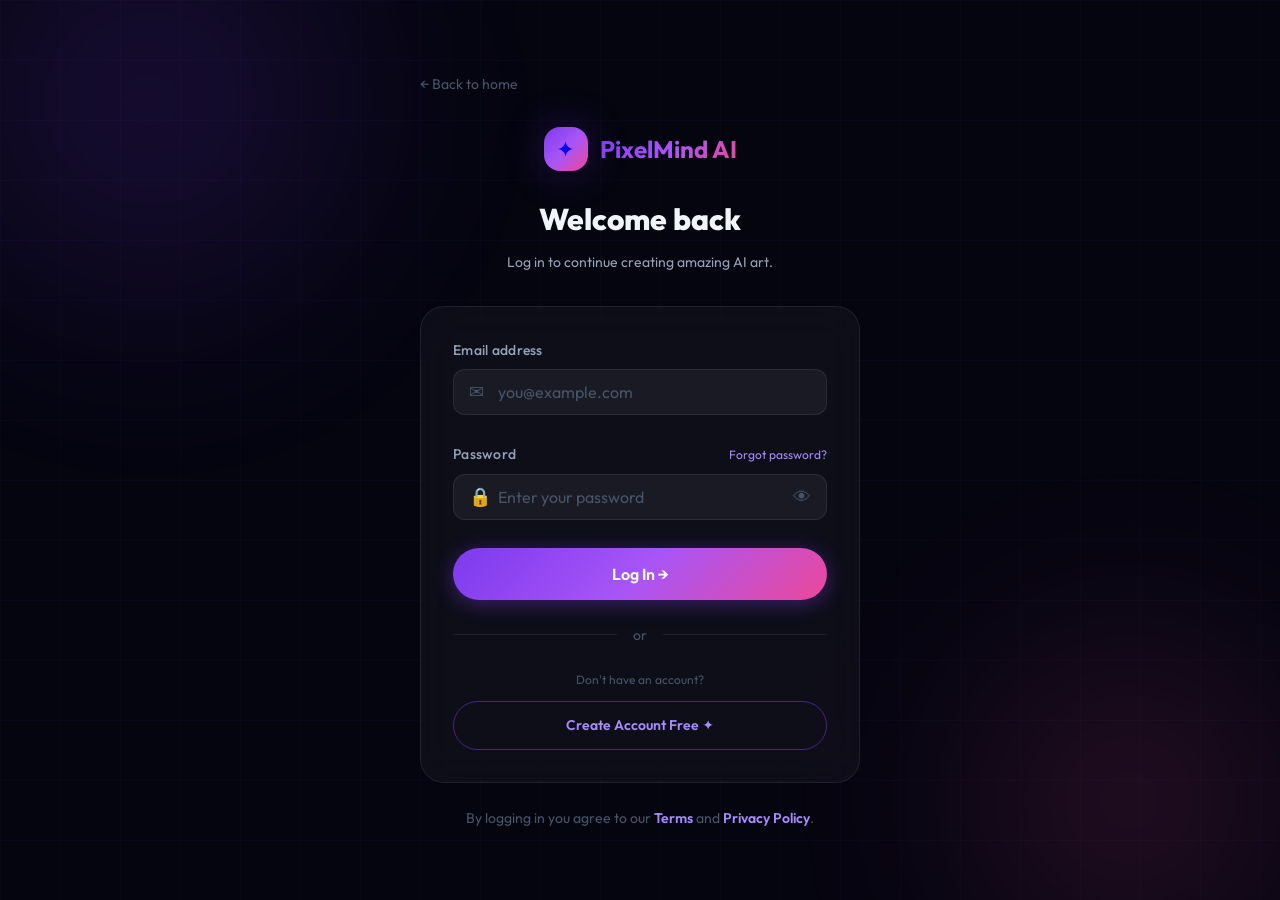
==== PERSONAL PROJECTS/ImageGenAI/login.html @ b3914210 "1st commit" ====
<!DOCTYPE html>
<html lang="en">
<head>
  <meta charset="UTF-8" />
  <meta name="viewport" content="width=device-width, initial-scale=1.0" />
  <title>Log In — PixelMind AI</title>
  <meta name="description" content="Log in to your PixelMind AI account and start generating stunning AI images." />
  <link rel="stylesheet" href="css/style.css" />
  <style>
    body {
      min-height: 100vh;
      display: flex;
      flex-direction: column;
      align-items: center;
      justify-content: center;
      padding: var(--space-6);
    }

    .auth-wrapper {
      width: 100%;
      max-width: 440px;
      position: relative;
      z-index: 1;
      animation: authIn 0.5s cubic-bezier(0.34, 1.56, 0.64, 1);
    }

    @keyframes authIn {
      from { opacity: 0; transform: translateY(30px) scale(0.96); }
      to   { opacity: 1; transform: translateY(0) scale(1); }
    }

    .auth-header {
      text-align: center;
      margin-bottom: var(--space-8);
    }

    .auth-logo {
      display: inline-flex;
      align-items: center;
      gap: var(--space-3);
      text-decoration: none;
      margin-bottom: var(--space-6);
    }

    .auth-logo-icon {
      width: 44px; height: 44px;
      border-radius: var(--radius-lg);
      background: var(--grad-primary);
      display: flex; align-items: center; justify-content: center;
      font-size: 22px;
      box-shadow: var(--shadow-glow);
    }

    .auth-logo-text {
      font-size: var(--text-2xl);
      font-weight: 700;
      background: var(--grad-primary);
      -webkit-background-clip: text;
      -webkit-text-fill-color: transparent;
      background-clip: text;
    }

    .auth-title {
      font-size: var(--text-3xl);
      font-weight: 800;
      margin-bottom: var(--space-2);
    }

    .auth-sub {
      color: var(--text-secondary);
      font-size: var(--text-sm);
    }

    .auth-card {
      padding: var(--space-8);
    }

    .auth-form {
      display: flex;
      flex-direction: column;
      gap: var(--space-5);
    }

    .auth-footer-text {
      text-align: center;
      margin-top: var(--space-6);
      font-size: var(--text-sm);
      color: var(--text-muted);
    }

    .auth-footer-text a {
      color: var(--text-accent);
      text-decoration: none;
      font-weight: 600;
      transition: color var(--transition-fast);
    }

    .auth-footer-text a:hover { color: var(--primary-400); }

    .show-password-toggle {
      position: absolute;
      right: var(--space-4);
      top: 50%;
      transform: translateY(-50%);
      background: none;
      border: none;
      color: var(--text-muted);
      cursor: pointer;
      font-size: 18px;
      padding: 0;
      transition: color var(--transition-fast);
    }

    .show-password-toggle:hover { color: var(--text-secondary); }

    .error-banner {
      padding: var(--space-3) var(--space-4);
      background: rgba(239,68,68,0.1);
      border: 1px solid rgba(239,68,68,0.3);
      border-radius: var(--radius-md);
      font-size: var(--text-sm);
      color: #f87171;
      display: none;
      align-items: center;
      gap: var(--space-2);
    }

    .error-banner.visible { display: flex; }

    .back-link {
      display: inline-flex;
      align-items: center;
      gap: var(--space-2);
      color: var(--text-muted);
      font-size: var(--text-sm);
      text-decoration: none;
      margin-bottom: var(--space-8);
      transition: color var(--transition-fast);
    }

    .back-link:hover { color: var(--text-accent); }
  </style>
</head>
<body>

<!-- Animated Background -->
<div class="page-bg" aria-hidden="true">
  <div class="blob blob-1"></div>
  <div class="blob blob-2"></div>
</div>

<div class="auth-wrapper">
  <a href="index.html" class="back-link" id="back-to-home">← Back to home</a>

  <div class="auth-header">
    <a href="index.html" class="auth-logo" id="auth-logo">
      <div class="auth-logo-icon" aria-hidden="true">✦</div>
      <span class="auth-logo-text">PixelMind AI</span>
    </a>
    <h1 class="auth-title">Welcome back</h1>
    <p class="auth-sub">Log in to continue creating amazing AI art.</p>
  </div>

  <div class="card auth-card">
    <!-- Error Banner -->
    <div class="error-banner" id="error-banner" role="alert" aria-live="polite">
      <span>⚠️</span>
      <span id="error-message">Invalid email or password.</span>
    </div>

    <form class="auth-form" id="login-form" novalidate autocomplete="on">
      <!-- Email -->
      <div class="form-group">
        <label class="form-label" for="email">Email address</label>
        <div class="input-wrapper">
          <span class="input-icon" aria-hidden="true">✉</span>
          <input
            class="form-input"
            type="email"
            id="email"
            name="email"
            autocomplete="email"
            placeholder="you@example.com"
            required
            aria-required="true"
          />
        </div>
        <span class="form-error" id="email-error" role="alert" aria-live="polite"></span>
      </div>

      <!-- Password -->
      <div class="form-group">
        <div class="flex-between">
          <label class="form-label" for="password">Password</label>
          <a href="#" id="forgot-password" style="font-size:var(--text-xs); color:var(--text-accent); text-decoration:none;">Forgot password?</a>
        </div>
        <div class="input-wrapper">
          <span class="input-icon" aria-hidden="true">🔒</span>
          <input
            class="form-input"
            type="password"
            id="password"
            name="password"
            autocomplete="current-password"
            placeholder="Enter your password"
            required
            aria-required="true"
          />
          <button type="button" class="show-password-toggle" id="toggle-password" aria-label="Toggle password visibility">👁</button>
        </div>
        <span class="form-error" id="password-error" role="alert" aria-live="polite"></span>
      </div>

      <!-- Submit -->
      <button type="submit" class="btn btn-primary btn-lg w-full" id="login-btn">
        <span class="btn-label">Log In →</span>
      </button>
    </form>

    <div class="divider-text">or</div>

    <div style="text-align:center;">
      <p style="font-size:var(--text-xs); color:var(--text-muted); margin-bottom:var(--space-3);">
        Don't have an account?
      </p>
      <a href="signup.html" class="btn btn-outline w-full" id="goto-signup">
        Create Account Free ✦
      </a>
    </div>
  </div>

  <p class="auth-footer-text">
    By logging in you agree to our <a href="#" id="tos-link">Terms</a> and <a href="#" id="privacy-link">Privacy Policy</a>.
  </p>
</div>

<div class="toast-container" id="toast-container" aria-live="polite" aria-atomic="true"></div>

<script src="js/auth.js"></script>
<script>
  document.addEventListener('DOMContentLoaded', () => {
    // Already logged in? redirect
    authRedirectIfLoggedIn();

    const form        = document.getElementById('login-form');
    const loginBtn    = document.getElementById('login-btn');
    const emailInput  = document.getElementById('email');
    const passInput   = document.getElementById('password');
    const emailError  = document.getElementById('email-error');
    const passError   = document.getElementById('password-error');
    const errorBanner = document.getElementById('error-banner');
    const errorMsg    = document.getElementById('error-message');
    const togglePass  = document.getElementById('toggle-password');
    const toasts      = document.getElementById('toast-container');

    // Toggle password visibility
    togglePass.addEventListener('click', () => {
      const isText = passInput.type === 'text';
      passInput.type = isText ? 'password' : 'text';
      togglePass.textContent = isText ? '👁' : '🙈';
    });

    // Clear errors on input
    emailInput.addEventListener('input', () => {
      emailInput.classList.remove('error');
      emailError.textContent = '';
      errorBanner.classList.remove('visible');
    });

    passInput.addEventListener('input', () => {
      passInput.classList.remove('error');
      passError.textContent = '';
      errorBanner.classList.remove('visible');
    });

    // Toast helper
    function showToast(msg, type) {
      const icons = { success: '✅', error: '❌', warn: '⚠️' };
      const t = document.createElement('div');
      t.className = `toast toast-${type}`;
      t.innerHTML = `<span>${icons[type]}</span><span>${msg}</span>`;
      toasts.appendChild(t);
      setTimeout(() => {
        t.style.opacity = '0';
        t.style.transform = 'translateX(60px)';
        t.style.transition = 'all 0.3s ease';
        setTimeout(() => t.remove(), 300);
      }, 3500);
    }

    // Validate fields
    function validate() {
      let valid = true;
      const email = emailInput.value.trim();
      const pass  = passInput.value;

      if (!email) {
        emailInput.classList.add('error');
        emailError.textContent = '⚠ Email is required.';
        valid = false;
      } else if (!/^[^\s@]+@[^\s@]+\.[^\s@]+$/.test(email)) {
        emailInput.classList.add('error');
        emailError.textContent = '⚠ Please enter a valid email.';
        valid = false;
      }

      if (!pass) {
        passInput.classList.add('error');
        passError.textContent = '⚠ Password is required.';
        valid = false;
      }

      return valid;
    }

    // Submit
    form.addEventListener('submit', async (e) => {
      e.preventDefault();
      if (!validate()) return;

      loginBtn.classList.add('btn-loading');
      loginBtn.disabled = true;

      // Simulate network delay
      await new Promise(r => setTimeout(r, 800));

      const result = authLogin(emailInput.value.trim(), passInput.value);

      loginBtn.classList.remove('btn-loading');
      loginBtn.disabled = false;

      if (result.success) {
        showToast('Logged in successfully! Redirecting…', 'success');
        loginBtn.querySelector('.btn-label').textContent = '✓ Success!';
        setTimeout(() => { window.location.href = 'query.html'; }, 1000);
      } else {
        errorMsg.textContent = result.message;
        errorBanner.classList.add('visible');
        emailInput.classList.add('error');
        passInput.classList.add('error');
        // Shake animation
        errorBanner.style.animation = 'none';
        requestAnimationFrame(() => {
          errorBanner.style.animation = 'shake 0.4s ease';
        });
      }
    });
  });
</script>
<style>
  @keyframes shake {
    0%, 100% { transform: translateX(0); }
    20%       { transform: translateX(-6px); }
    40%       { transform: translateX(6px); }
    60%       { transform: translateX(-4px); }
    80%       { transform: translateX(4px); }
  }
</style>
</body>
</html>
---- PERSONAL PROJECTS/ImageGenAI/css/style.css ----
/* =====================================================
   IMAGE GENERATIVE AI — Global Design System
   ===================================================== */

/* Google Font Import */
@import url('https://fonts.googleapis.com/css2?family=Outfit:wght@300;400;500;600;700;800;900&display=swap');

/* =====================================================
   CSS Custom Properties (Design Tokens)
   ===================================================== */
:root {
  /* Colors */
  --bg-base:        #050510;
  --bg-surface:     #0d0d1e;
  --bg-elevated:    #13132a;
  --glass-bg:       rgba(255, 255, 255, 0.04);
  --glass-border:   rgba(255, 255, 255, 0.08);
  --glass-hover:    rgba(255, 255, 255, 0.07);

  --primary-400:    #a78bfa;
  --primary-500:    #8b5cf6;
  --primary-600:    #7c3aed;
  --primary-700:    #6d28d9;
  --accent-pink:    #ec4899;
  --accent-cyan:    #06b6d4;
  --accent-amber:   #f59e0b;

  --grad-primary:   linear-gradient(135deg, #7c3aed 0%, #a855f7 50%, #ec4899 100%);
  --grad-subtle:    linear-gradient(135deg, rgba(124,58,237,0.15) 0%, rgba(236,72,153,0.15) 100%);
  --grad-card:      linear-gradient(145deg, rgba(255,255,255,0.06) 0%, rgba(255,255,255,0.02) 100%);
  --grad-glow:      radial-gradient(ellipse at center, rgba(124,58,237,0.3) 0%, transparent 70%);

  --text-primary:   #f1f5f9;
  --text-secondary: #94a3b8;
  --text-muted:     #475569;
  --text-accent:    #a78bfa;

  /* Spacing */
  --space-1:   0.25rem;
  --space-2:   0.5rem;
  --space-3:   0.75rem;
  --space-4:   1rem;
  --space-5:   1.25rem;
  --space-6:   1.5rem;
  --space-8:   2rem;
  --space-10:  2.5rem;
  --space-12:  3rem;
  --space-16:  4rem;
  --space-20:  5rem;
  --space-24:  6rem;

  /* Typography */
  --font-family: 'Outfit', system-ui, -apple-system, sans-serif;
  --text-xs:   0.75rem;
  --text-sm:   0.875rem;
  --text-base: 1rem;
  --text-lg:   1.125rem;
  --text-xl:   1.25rem;
  --text-2xl:  1.5rem;
  --text-3xl:  1.875rem;
  --text-4xl:  2.25rem;
  --text-5xl:  3rem;
  --text-6xl:  3.75rem;
  --text-7xl:  4.5rem;

  /* Border Radius */
  --radius-sm:  0.375rem;
  --radius-md:  0.75rem;
  --radius-lg:  1rem;
  --radius-xl:  1.5rem;
  --radius-2xl: 2rem;
  --radius-full: 9999px;

  /* Shadows */
  --shadow-sm:  0 1px 3px rgba(0,0,0,0.5);
  --shadow-md:  0 4px 16px rgba(0,0,0,0.4);
  --shadow-lg:  0 8px 32px rgba(0,0,0,0.5);
  --shadow-xl:  0 20px 60px rgba(0,0,0,0.6);
  --shadow-glow: 0 0 40px rgba(124,58,237,0.25);
  --shadow-glow-pink: 0 0 40px rgba(236,72,153,0.2);

  /* Transitions */
  --transition-fast:   150ms cubic-bezier(0.4, 0, 0.2, 1);
  --transition-base:   250ms cubic-bezier(0.4, 0, 0.2, 1);
  --transition-slow:   400ms cubic-bezier(0.4, 0, 0.2, 1);
  --transition-bounce: 300ms cubic-bezier(0.34, 1.56, 0.64, 1);
}

/* =====================================================
   CSS Reset & Base
   ===================================================== */
*, *::before, *::after {
  box-sizing: border-box;
  margin: 0;
  padding: 0;
}

html { scroll-behavior: smooth; font-size: 16px; }

body {
  font-family: var(--font-family);
  background-color: var(--bg-base);
  color: var(--text-primary);
  line-height: 1.6;
  min-height: 100vh;
  -webkit-font-smoothing: antialiased;
  -moz-osx-font-smoothing: grayscale;
  overflow-x: hidden;
}

/* =====================================================
   Animated Background
   ===================================================== */
.page-bg {
  position: fixed;
  inset: 0;
  z-index: 0;
  overflow: hidden;
  pointer-events: none;
}

.page-bg::before {
  content: '';
  position: absolute;
  inset: 0;
  background-image:
    linear-gradient(rgba(124,58,237,0.04) 1px, transparent 1px),
    linear-gradient(90deg, rgba(124,58,237,0.04) 1px, transparent 1px);
  background-size: 60px 60px;
  animation: gridShift 30s linear infinite;
}

@keyframes gridShift {
  0%   { transform: translateY(0); }
  100% { transform: translateY(60px); }
}

.blob {
  position: absolute;
  border-radius: 50%;
  filter: blur(80px);
  opacity: 0.5;
  animation: blobFloat 12s ease-in-out infinite;
}

.blob-1 {
  width: 600px; height: 600px;
  background: radial-gradient(circle, rgba(124,58,237,0.4) 0%, transparent 70%);
  top: -200px; left: -150px;
  animation-delay: 0s;
}

.blob-2 {
  width: 500px; height: 500px;
  background: radial-gradient(circle, rgba(236,72,153,0.35) 0%, transparent 70%);
  bottom: -150px; right: -100px;
  animation-delay: -4s;
}

.blob-3 {
  width: 400px; height: 400px;
  background: radial-gradient(circle, rgba(6,182,212,0.2) 0%, transparent 70%);
  top: 50%; left: 50%;
  transform: translate(-50%, -50%);
  animation-delay: -8s;
}

@keyframes blobFloat {
  0%, 100% { transform: translate(0, 0) scale(1); }
  25%       { transform: translate(30px, -40px) scale(1.05); }
  50%       { transform: translate(-20px, 20px) scale(0.95); }
  75%       { transform: translate(40px, 30px) scale(1.02); }
}

/* =====================================================
   Navigation
   ===================================================== */
.nav {
  position: sticky;
  top: 0;
  z-index: 100;
  padding: var(--space-4) var(--space-8);
  display: flex;
  align-items: center;
  justify-content: space-between;
  background: rgba(5, 5, 16, 0.7);
  backdrop-filter: blur(20px);
  -webkit-backdrop-filter: blur(20px);
  border-bottom: 1px solid var(--glass-border);
}

.nav-logo {
  display: flex;
  align-items: center;
  gap: var(--space-3);
  text-decoration: none;
  color: var(--text-primary);
}

.nav-logo-icon {
  width: 36px; height: 36px;
  border-radius: var(--radius-md);
  background: var(--grad-primary);
  display: flex; align-items: center; justify-content: center;
  font-size: 18px;
  box-shadow: var(--shadow-glow);
}

.nav-logo-text {
  font-size: var(--text-xl);
  font-weight: 700;
  background: var(--grad-primary);
  -webkit-background-clip: text;
  -webkit-text-fill-color: transparent;
  background-clip: text;
}

.nav-links {
  display: flex;
  align-items: center;
  gap: var(--space-6);
  list-style: none;
}

.nav-links a {
  color: var(--text-secondary);
  text-decoration: none;
  font-size: var(--text-sm);
  font-weight: 500;
  transition: color var(--transition-fast);
}

.nav-links a:hover { color: var(--text-primary); }
.nav-links a.active { color: var(--text-accent); }

.nav-actions {
  display: flex;
  align-items: center;
  gap: var(--space-3);
}

/* =====================================================
   Buttons
   ===================================================== */
.btn {
  display: inline-flex;
  align-items: center;
  justify-content: center;
  gap: var(--space-2);
  padding: var(--space-3) var(--space-6);
  border-radius: var(--radius-full);
  font-family: var(--font-family);
  font-size: var(--text-sm);
  font-weight: 600;
  cursor: pointer;
  border: none;
  text-decoration: none;
  transition: all var(--transition-base);
  position: relative;
  overflow: hidden;
  white-space: nowrap;
}

.btn::before {
  content: '';
  position: absolute;
  inset: 0;
  background: linear-gradient(to right, transparent 0%, rgba(255,255,255,0.1) 50%, transparent 100%);
  transform: translateX(-100%);
  transition: transform 0.5s ease;
}

.btn:hover::before { transform: translateX(100%); }

.btn-primary {
  background: var(--grad-primary);
  color: white;
  box-shadow: 0 4px 20px rgba(124,58,237,0.4);
}

.btn-primary:hover {
  transform: translateY(-2px);
  box-shadow: 0 8px 30px rgba(124,58,237,0.5);
}

.btn-primary:active { transform: translateY(0); }

.btn-ghost {
  background: transparent;
  color: var(--text-secondary);
  border: 1px solid var(--glass-border);
}

.btn-ghost:hover {
  background: var(--glass-hover);
  color: var(--text-primary);
  border-color: rgba(255,255,255,0.15);
}

.btn-outline {
  background: transparent;
  color: var(--text-accent);
  border: 1px solid rgba(124,58,237,0.5);
}

.btn-outline:hover {
  background: rgba(124,58,237,0.1);
  border-color: var(--primary-500);
  box-shadow: 0 0 20px rgba(124,58,237,0.2);
}

.btn-danger {
  background: linear-gradient(135deg, #dc2626, #ef4444);
  color: white;
  box-shadow: 0 4px 20px rgba(239,68,68,0.3);
}

.btn-danger:hover {
  transform: translateY(-2px);
  box-shadow: 0 8px 30px rgba(239,68,68,0.4);
}

.btn-lg {
  padding: var(--space-4) var(--space-8);
  font-size: var(--text-base);
}

.btn-sm {
  padding: var(--space-2) var(--space-4);
  font-size: var(--text-xs);
}

.btn:disabled {
  opacity: 0.5;
  cursor: not-allowed;
  transform: none !important;
}

.btn-loading {
  color: transparent !important;
  pointer-events: none;
}

.btn-loading::after {
  content: '';
  position: absolute;
  width: 16px; height: 16px;
  border: 2px solid rgba(255,255,255,0.3);
  border-top-color: white;
  border-radius: 50%;
  animation: spin 0.7s linear infinite;
}

/* =====================================================
   Glass Card
   ===================================================== */
.card {
  background: var(--glass-bg);
  border: 1px solid var(--glass-border);
  border-radius: var(--radius-xl);
  backdrop-filter: blur(20px);
  -webkit-backdrop-filter: blur(20px);
  transition: all var(--transition-base);
}

.card:hover {
  background: var(--glass-hover);
  border-color: rgba(255,255,255,0.12);
  transform: translateY(-2px);
  box-shadow: var(--shadow-lg);
}

/* =====================================================
   Form Elements
   ===================================================== */
.form-group {
  display: flex;
  flex-direction: column;
  gap: var(--space-2);
}

.form-label {
  font-size: var(--text-sm);
  font-weight: 500;
  color: var(--text-secondary);
  letter-spacing: 0.02em;
}

.form-input {
  padding: var(--space-3) var(--space-4);
  background: rgba(255,255,255,0.05);
  border: 1px solid var(--glass-border);
  border-radius: var(--radius-md);
  color: var(--text-primary);
  font-family: var(--font-family);
  font-size: var(--text-base);
  width: 100%;
  transition: all var(--transition-base);
  outline: none;
}

.form-input::placeholder { color: var(--text-muted); }

.form-input:focus {
  border-color: var(--primary-500);
  background: rgba(124,58,237,0.07);
  box-shadow: 0 0 0 3px rgba(124,58,237,0.15);
}

.form-input.error {
  border-color: #ef4444;
  background: rgba(239,68,68,0.05);
}

.form-error {
  font-size: var(--text-xs);
  color: #f87171;
  display: flex;
  align-items: center;
  gap: var(--space-1);
}

textarea.form-input {
  resize: vertical;
  min-height: 100px;
  line-height: 1.6;
}

.input-wrapper { position: relative; }

.input-icon {
  position: absolute;
  left: var(--space-4);
  top: 50%;
  transform: translateY(-50%);
  color: var(--text-muted);
  font-size: 18px;
  pointer-events: none;
}

.input-wrapper .form-input {
  padding-left: calc(var(--space-4) + 28px);
}

/* =====================================================
   Badges
   ===================================================== */
.badge {
  display: inline-flex;
  align-items: center;
  gap: var(--space-1);
  padding: var(--space-1) var(--space-3);
  border-radius: var(--radius-full);
  font-size: var(--text-xs);
  font-weight: 600;
  letter-spacing: 0.05em;
  text-transform: uppercase;
}

.badge-purple {
  background: rgba(124,58,237,0.2);
  color: var(--primary-400);
  border: 1px solid rgba(124,58,237,0.3);
}

.badge-pink {
  background: rgba(236,72,153,0.2);
  color: #f472b6;
  border: 1px solid rgba(236,72,153,0.3);
}

.badge-amber {
  background: rgba(245,158,11,0.2);
  color: #fbbf24;
  border: 1px solid rgba(245,158,11,0.3);
}

.badge-green {
  background: rgba(16,185,129,0.2);
  color: #34d399;
  border: 1px solid rgba(16,185,129,0.3);
}

.badge-red {
  background: rgba(239,68,68,0.2);
  color: #f87171;
  border: 1px solid rgba(239,68,68,0.3);
}

/* =====================================================
   Gradient Text
   ===================================================== */
.gradient-text {
  background: var(--grad-primary);
  -webkit-background-clip: text;
  -webkit-text-fill-color: transparent;
  background-clip: text;
}

.gradient-text-animated {
  background: linear-gradient(270deg, #7c3aed, #a855f7, #ec4899, #a855f7, #7c3aed);
  background-size: 400% 400%;
  -webkit-background-clip: text;
  -webkit-text-fill-color: transparent;
  background-clip: text;
  animation: gradientShift 6s ease infinite;
}

@keyframes gradientShift {
  0%   { background-position: 0% 50%; }
  50%  { background-position: 100% 50%; }
  100% { background-position: 0% 50%; }
}

/* =====================================================
   Avatar
   ===================================================== */
.avatar {
  width: 38px; height: 38px;
  border-radius: 50%;
  background: var(--grad-primary);
  display: flex; align-items: center; justify-content: center;
  font-size: var(--text-sm);
  font-weight: 700;
  color: white;
  flex-shrink: 0;
  cursor: pointer;
  transition: all var(--transition-base);
  border: 2px solid transparent;
}

.avatar:hover {
  box-shadow: 0 0 0 3px rgba(124,58,237,0.4);
  border-color: var(--primary-500);
}

/* =====================================================
   Usage Counter
   ===================================================== */
.usage-counter {
  display: flex;
  align-items: center;
  gap: var(--space-2);
  padding: var(--space-2) var(--space-4);
  background: var(--glass-bg);
  border: 1px solid var(--glass-border);
  border-radius: var(--radius-full);
  font-size: var(--text-xs);
  font-weight: 600;
}

.usage-bar {
  width: 60px; height: 4px;
  background: rgba(255,255,255,0.1);
  border-radius: var(--radius-full);
  overflow: hidden;
}

.usage-bar-fill {
  height: 100%;
  background: var(--grad-primary);
  border-radius: var(--radius-full);
  transition: width var(--transition-slow);
}

.usage-bar-fill.danger {
  background: linear-gradient(90deg, #f59e0b, #ef4444);
}

/* =====================================================
   Modals & Overlays
   ===================================================== */
.modal-overlay {
  position: fixed;
  inset: 0;
  background: rgba(0,0,0,0.85);
  backdrop-filter: blur(8px);
  -webkit-backdrop-filter: blur(8px);
  z-index: 1000;
  display: flex;
  align-items: center;
  justify-content: center;
  padding: var(--space-6);
  animation: fadeIn var(--transition-base) ease;
}

.modal-overlay.hidden { display: none; }

.modal {
  background: var(--bg-elevated);
  border: 1px solid var(--glass-border);
  border-radius: var(--radius-2xl);
  padding: var(--space-10);
  max-width: 480px;
  width: 100%;
  position: relative;
  animation: slideUp var(--transition-slow) cubic-bezier(0.34, 1.56, 0.64, 1);
  box-shadow: var(--shadow-xl), var(--shadow-glow);
}

@keyframes fadeIn {
  from { opacity: 0; }
  to   { opacity: 1; }
}

@keyframes slideUp {
  from { opacity: 0; transform: translateY(30px) scale(0.95); }
  to   { opacity: 1; transform: translateY(0) scale(1); }
}

/* =====================================================
   Toast Notifications
   ===================================================== */
.toast-container {
  position: fixed;
  top: var(--space-6);
  right: var(--space-6);
  z-index: 2000;
  display: flex;
  flex-direction: column;
  gap: var(--space-3);
  pointer-events: none;
}

.toast {
  padding: var(--space-4) var(--space-5);
  background: var(--bg-elevated);
  border: 1px solid var(--glass-border);
  border-radius: var(--radius-lg);
  font-size: var(--text-sm);
  font-weight: 500;
  box-shadow: var(--shadow-lg);
  pointer-events: all;
  display: flex;
  align-items: center;
  gap: var(--space-3);
  animation: toastIn 300ms cubic-bezier(0.34, 1.56, 0.64, 1);
  min-width: 280px;
}

.toast-error { border-color: rgba(239,68,68,0.4); }
.toast-success { border-color: rgba(16,185,129,0.4); }
.toast-warn { border-color: rgba(245,158,11,0.4); }

@keyframes toastIn {
  from { opacity: 0; transform: translateX(60px) scale(0.9); }
  to   { opacity: 1; transform: translateX(0) scale(1); }
}

/* =====================================================
   Layout Utilities
   ===================================================== */
.section {
  padding: var(--space-24) var(--space-8);
  position: relative;
  z-index: 1;
}

.container {
  max-width: 1200px;
  margin: 0 auto;
  width: 100%;
}

.grid-2 { display: grid; grid-template-columns: repeat(2, 1fr); gap: var(--space-8); }
.grid-3 { display: grid; grid-template-columns: repeat(3, 1fr); gap: var(--space-6); }
.grid-4 { display: grid; grid-template-columns: repeat(4, 1fr); gap: var(--space-6); }

.flex { display: flex; }
.flex-center { display: flex; align-items: center; justify-content: center; }
.flex-between { display: flex; align-items: center; justify-content: space-between; }
.flex-col { display: flex; flex-direction: column; }
.gap-2 { gap: var(--space-2); }
.gap-3 { gap: var(--space-3); }
.gap-4 { gap: var(--space-4); }
.gap-6 { gap: var(--space-6); }
.gap-8 { gap: var(--space-8); }

.text-center { text-align: center; }
.mt-auto { margin-top: auto; }
.w-full { width: 100%; }

.divider {
  height: 1px;
  background: var(--glass-border);
  margin: var(--space-6) 0;
}

.divider-text {
  display: flex;
  align-items: center;
  gap: var(--space-4);
  color: var(--text-muted);
  font-size: var(--text-sm);
  margin: var(--space-6) 0;
}

.divider-text::before, .divider-text::after {
  content: '';
  flex: 1;
  height: 1px;
  background: var(--glass-border);
}

/* =====================================================
   Image Gallery
   ===================================================== */
.image-grid {
  display: grid;
  grid-template-columns: repeat(auto-fill, minmax(220px, 1fr));
  gap: var(--space-4);
}

.image-card {
  background: var(--glass-bg);
  border: 1px solid var(--glass-border);
  border-radius: var(--radius-xl);
  overflow: hidden;
  transition: all var(--transition-base);
  animation: fadeIn 0.4s ease;
  position: relative;
}

.image-card:hover {
  transform: translateY(-4px);
  box-shadow: var(--shadow-xl), var(--shadow-glow);
  border-color: rgba(124,58,237,0.3);
}

.image-card-img {
  width: 100%;
  aspect-ratio: 1;
  object-fit: cover;
  display: block;
}

.image-card-body {
  padding: var(--space-4);
}

.image-card-prompt {
  font-size: var(--text-xs);
  color: var(--text-secondary);
  overflow: hidden;
  display: -webkit-box;
  -webkit-line-clamp: 2;
  -webkit-box-orient: vertical;
  line-height: 1.5;
  margin-bottom: var(--space-3);
}

.image-card-actions {
  display: flex;
  gap: var(--space-2);
}

/* Skeleton loader */
.skeleton {
  background: linear-gradient(90deg,
    rgba(255,255,255,0.04) 25%,
    rgba(255,255,255,0.09) 50%,
    rgba(255,255,255,0.04) 75%);
  background-size: 200% 100%;
  animation: shimmer 1.5s infinite;
  border-radius: var(--radius-lg);
}

@keyframes shimmer {
  0%   { background-position: 200% 0; }
  100% { background-position: -200% 0; }
}

/* =====================================================
   Empty State
   ===================================================== */
.empty-state {
  display: flex;
  flex-direction: column;
  align-items: center;
  justify-content: center;
  gap: var(--space-4);
  padding: var(--space-16);
  color: var(--text-muted);
  text-align: center;
}

.empty-state-icon {
  font-size: 56px;
  opacity: 0.4;
}

.empty-state-title {
  font-size: var(--text-lg);
  font-weight: 600;
  color: var(--text-secondary);
}

.empty-state-desc {
  font-size: var(--text-sm);
  max-width: 300px;
}

/* =====================================================
   Scrollbar
   ===================================================== */
::-webkit-scrollbar { width: 6px; }
::-webkit-scrollbar-track { background: transparent; }
::-webkit-scrollbar-thumb {
  background: rgba(124,58,237,0.4);
  border-radius: var(--radius-full);
}
::-webkit-scrollbar-thumb:hover { background: rgba(124,58,237,0.7); }

/* =====================================================
   Spinner
   ===================================================== */
@keyframes spin { to { transform: rotate(360deg); } }

.spinner {
  width: 20px; height: 20px;
  border: 2px solid rgba(255,255,255,0.2);
  border-top-color: var(--primary-400);
  border-radius: 50%;
  animation: spin 0.7s linear infinite;
}

/* =====================================================
   Responsive
   ===================================================== */
@media (max-width: 1024px) {
  .grid-4 { grid-template-columns: repeat(2, 1fr); }
  .grid-3 { grid-template-columns: repeat(2, 1fr); }
}

@media (max-width: 768px) {
  .nav-links { display: none; }
  .section { padding: var(--space-16) var(--space-4); }
  .grid-2, .grid-3, .grid-4 { grid-template-columns: 1fr; }
  .image-grid { grid-template-columns: repeat(2, 1fr); }
}

@media (max-width: 480px) {
  .image-grid { grid-template-columns: 1fr; }
  .btn-lg { padding: var(--space-3) var(--space-6); }
  .nav { padding: var(--space-3) var(--space-4); }
}
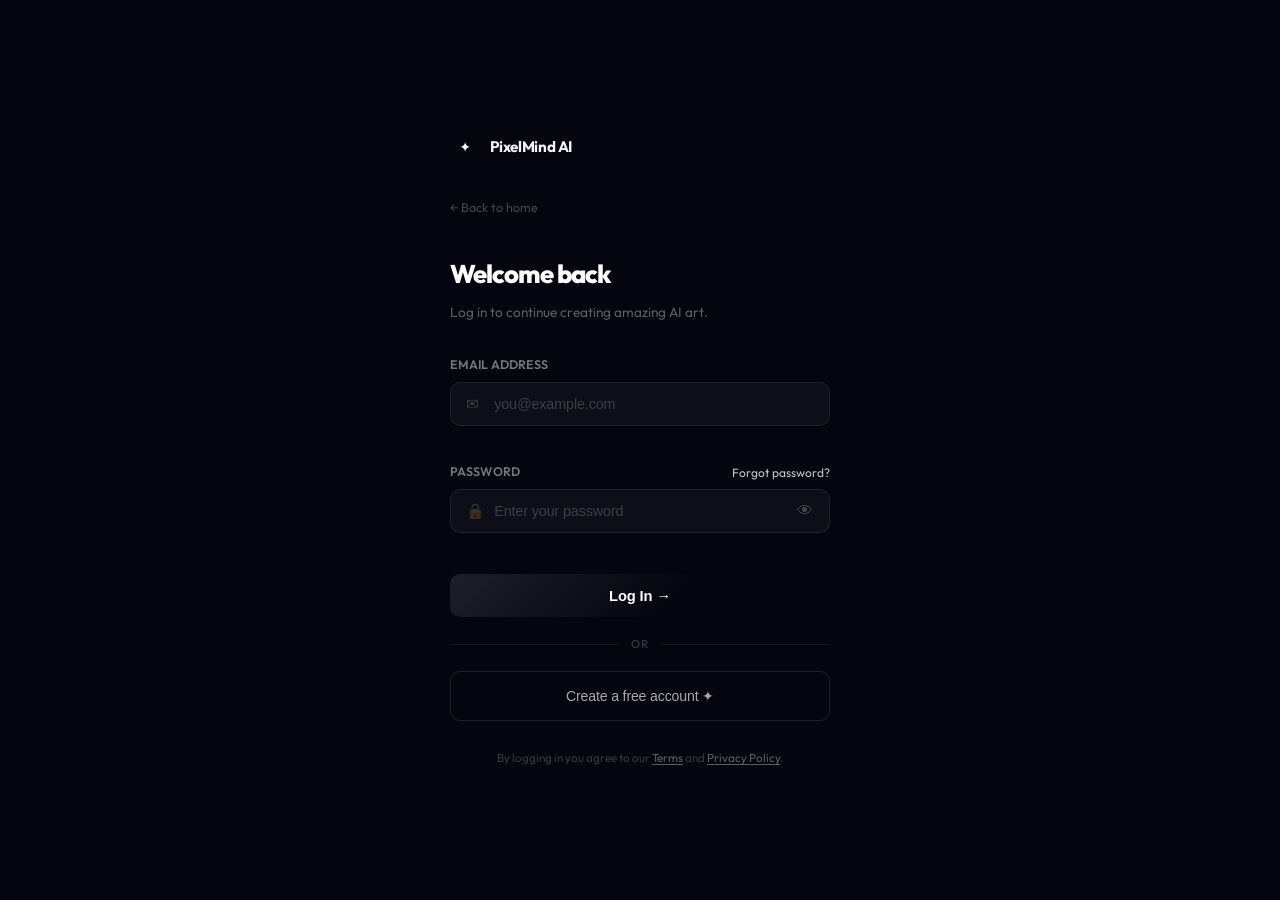
==== commit 085c7397: "MADE CHANGES TH THE UI" ====
--- a/PERSONAL PROJECTS/ImageGenAI/login.html
+++ b/PERSONAL PROJECTS/ImageGenAI/login.html
@@ -5,242 +5,628 @@
   <meta name="viewport" content="width=device-width, initial-scale=1.0" />
   <title>Log In — PixelMind AI</title>
   <meta name="description" content="Log in to your PixelMind AI account and start generating stunning AI images." />
-  <link rel="stylesheet" href="css/style.css" />
+  <link rel="preconnect" href="https://fonts.googleapis.com" />
+  <link rel="stylesheet" href="assets/css/style.css" />
   <style>
+    /* ── Full-page split layout ── */
+    html, body { height: 100%; overflow: hidden; }
+
     body {
+      display: flex;
+      align-items: center;
+      justify-content: center;
       min-height: 100vh;
+      padding: 2rem;
+    }
+
+
+
+    /* Radial glow background */
+    .auth-left::before {
+      content: '';
+      position: absolute;
+      inset: 0;
+      background:
+        radial-gradient(ellipse 70% 60% at 30% 20%, rgba(109,95,255,0.22) 0%, transparent 60%),
+        radial-gradient(ellipse 50% 50% at 80% 80%, rgba(168,85,247,0.14) 0%, transparent 55%);
+      pointer-events: none;
+    }
+
+    /* Animated soft orb */
+    .auth-orb {
+      position: absolute;
+      top: 50%;
+      left: 50%;
+      transform: translate(-50%, -50%);
+      width: 420px;
+      height: 420px;
+      border-radius: 50%;
+      background: radial-gradient(circle, rgba(109,95,255,0.18) 0%, transparent 70%);
+      animation: orbPulse 6s ease-in-out infinite;
+      pointer-events: none;
+    }
+
+    @keyframes orbPulse {
+      0%, 100% { transform: translate(-50%, -50%) scale(1); opacity: 0.8; }
+      50%       { transform: translate(-50%, -50%) scale(1.12); opacity: 1; }
+    }
+
+    /* Grid pattern overlay */
+    .auth-grid {
+      position: absolute;
+      inset: 0;
+      background-image:
+        linear-gradient(rgba(109,95,255,0.04) 1px, transparent 1px),
+        linear-gradient(90deg, rgba(109,95,255,0.04) 1px, transparent 1px);
+      background-size: 52px 52px;
+      pointer-events: none;
+    }
+
+    .auth-left-logo {
+      position: relative;
+      z-index: 2;
+      display: flex;
+      align-items: center;
+      gap: 0.6rem;
+      text-decoration: none;
+    }
+
+    .auth-left-logo-icon {
+      width: 32px; height: 32px;
+      border-radius: 8px;
+      background: var(--accent);
+      display: flex; align-items: center; justify-content: center;
+      font-size: 15px;
+      color: #fff;
+      font-weight: 800;
+      box-shadow: 0 0 16px rgba(109,95,255,0.5);
+    }
+
+    .auth-left-logo-text {
+      font-size: 1rem;
+      font-weight: 700;
+      color: #fff;
+      letter-spacing: -0.025em;
+    }
+
+    /* Centre hero text */
+    .auth-left-body {
+      position: relative;
+      z-index: 2;
+      flex: 1;
       display: flex;
       flex-direction: column;
-      align-items: center;
       justify-content: center;
-      padding: var(--space-6);
-    }
-
-    .auth-wrapper {
-      width: 100%;
-      max-width: 440px;
-      position: relative;
-      z-index: 1;
-      animation: authIn 0.5s cubic-bezier(0.34, 1.56, 0.64, 1);
-    }
-
-    @keyframes authIn {
-      from { opacity: 0; transform: translateY(30px) scale(0.96); }
-      to   { opacity: 1; transform: translateY(0) scale(1); }
-    }
-
-    .auth-header {
-      text-align: center;
-      margin-bottom: var(--space-8);
-    }
-
-    .auth-logo {
-      display: inline-flex;
-      align-items: center;
-      gap: var(--space-3);
-      text-decoration: none;
-      margin-bottom: var(--space-6);
-    }
-
-    .auth-logo-icon {
-      width: 44px; height: 44px;
-      border-radius: var(--radius-lg);
-      background: var(--grad-primary);
-      display: flex; align-items: center; justify-content: center;
-      font-size: 22px;
-      box-shadow: var(--shadow-glow);
-    }
-
-    .auth-logo-text {
-      font-size: var(--text-2xl);
-      font-weight: 700;
-      background: var(--grad-primary);
+      padding: 2rem 0;
+    }
+
+    .auth-left-eyebrow {
+      font-size: 0.7rem;
+      font-weight: 600;
+      letter-spacing: 0.14em;
+      text-transform: uppercase;
+      color: var(--accent);
+      margin-bottom: 1rem;
+      display: flex;
+      align-items: center;
+      gap: 0.5rem;
+    }
+
+    .auth-left-eyebrow::before {
+      content: '';
+      width: 20px; height: 1px;
+      background: var(--accent);
+    }
+
+    .auth-left-headline {
+      font-size: clamp(1.9rem, 3.2vw, 2.6rem);
+      font-weight: 800;
+      line-height: 1.15;
+      letter-spacing: -0.04em;
+      color: #fff;
+      margin-bottom: 1.25rem;
+    }
+
+    .auth-left-headline span {
+      background: linear-gradient(135deg, #a78bfa, #6d5fff);
       -webkit-background-clip: text;
       -webkit-text-fill-color: transparent;
       background-clip: text;
     }
 
-    .auth-title {
-      font-size: var(--text-3xl);
+    .auth-left-sub {
+      font-size: 0.9rem;
+      color: rgba(255,255,255,0.42);
+      line-height: 1.7;
+      max-width: 340px;
+    }
+
+    /* Stat pills */
+    .auth-stats {
+      display: flex;
+      gap: 0.75rem;
+      margin-top: 2rem;
+      flex-wrap: wrap;
+    }
+
+    .auth-stat {
+      padding: 0.45rem 0.9rem;
+      background: rgba(255,255,255,0.05);
+      border: 1px solid rgba(255,255,255,0.08);
+      border-radius: 100px;
+      font-size: 0.75rem;
+      color: rgba(255,255,255,0.5);
+      display: flex;
+      align-items: center;
+      gap: 0.4rem;
+    }
+
+    .auth-stat strong { color: rgba(255,255,255,0.85); font-weight: 600; }
+
+    /* Testimonial card */
+    .auth-testimonial {
+      position: relative;
+      z-index: 2;
+      background: rgba(255,255,255,0.04);
+      border: 1px solid rgba(255,255,255,0.07);
+      border-radius: 14px;
+      padding: 1.25rem 1.5rem;
+    }
+
+    .auth-testimonial-text {
+      font-size: 0.85rem;
+      color: rgba(255,255,255,0.55);
+      line-height: 1.65;
+      margin-bottom: 0.85rem;
+      font-style: italic;
+    }
+
+    .auth-testimonial-author {
+      display: flex;
+      align-items: center;
+      gap: 0.6rem;
+    }
+
+    .auth-testimonial-avatar {
+      width: 30px; height: 30px;
+      border-radius: 50%;
+      background: linear-gradient(135deg, #6d5fff, #a855f7);
+      display: flex; align-items: center; justify-content: center;
+      font-size: 12px; font-weight: 700; color: #fff;
+    }
+
+    .auth-testimonial-name {
+      font-size: 0.78rem;
+      font-weight: 600;
+      color: rgba(255,255,255,0.65);
+    }
+
+    /* ── Form panel ── */
+    .auth-right {
+      width: 100%;
+      max-width: 420px;
+      display: flex;
+      flex-direction: column;
+      align-items: center;
+    }
+
+    .auth-form-container {
+      width: 100%;
+      max-width: 380px;
+      animation: authSlide 0.5s cubic-bezier(0.34, 1.4, 0.64, 1) both;
+    }
+
+    @keyframes authSlide {
+      from { opacity: 0; transform: translateY(24px); }
+      to   { opacity: 1; transform: translateY(0); }
+    }
+
+    .auth-mobile-logo {
+      display: flex;
+      align-items: center;
+      gap: 0.6rem;
+      text-decoration: none;
+      margin-bottom: 2rem;
+    }
+
+    .auth-mobile-logo-icon {
+      width: 30px; height: 30px;
+      border-radius: 7px;
+      background: var(--accent);
+      display: flex; align-items: center; justify-content: center;
+      font-size: 14px; color: #fff; font-weight: 800;
+    }
+
+    .auth-mobile-logo-text {
+      font-size: 0.95rem; font-weight: 700; color: var(--text-primary); letter-spacing: -0.025em;
+    }
+
+    /* Form heading */
+    .auth-form-heading {
+      margin-bottom: 2rem;
+    }
+
+    .auth-form-title {
+      font-size: 1.6rem;
       font-weight: 800;
-      margin-bottom: var(--space-2);
-    }
-
-    .auth-sub {
-      color: var(--text-secondary);
-      font-size: var(--text-sm);
-    }
-
-    .auth-card {
-      padding: var(--space-8);
-    }
-
-    .auth-form {
+      letter-spacing: -0.04em;
+      color: #fff;
+      margin-bottom: 0.4rem;
+    }
+
+    .auth-form-sub {
+      font-size: 0.85rem;
+      color: rgba(255,255,255,0.35);
+    }
+
+    /* ── Input group ── */
+    .auth-input-group {
       display: flex;
       flex-direction: column;
-      gap: var(--space-5);
-    }
-
-    .auth-footer-text {
-      text-align: center;
-      margin-top: var(--space-6);
-      font-size: var(--text-sm);
-      color: var(--text-muted);
-    }
-
-    .auth-footer-text a {
-      color: var(--text-accent);
-      text-decoration: none;
+      gap: 1.1rem;
+      margin-bottom: 1.4rem;
+    }
+
+    .auth-field {
+      display: flex;
+      flex-direction: column;
+      gap: 0.45rem;
+    }
+
+    .auth-label {
+      font-size: 0.78rem;
       font-weight: 600;
-      transition: color var(--transition-fast);
-    }
-
-    .auth-footer-text a:hover { color: var(--primary-400); }
-
-    .show-password-toggle {
+      color: rgba(255,255,255,0.45);
+      letter-spacing: 0.01em;
+      text-transform: uppercase;
+    }
+
+    .auth-input-wrap {
+      position: relative;
+    }
+
+    .auth-input-icon {
       position: absolute;
-      right: var(--space-4);
+      left: 1rem;
+      top: 50%;
+      transform: translateY(-50%);
+      font-size: 15px;
+      color: rgba(255,255,255,0.2);
+      pointer-events: none;
+      transition: color 0.2s ease;
+    }
+
+    .auth-input {
+      width: 100%;
+      padding: 0.8rem 1rem 0.8rem 2.7rem;
+      background: rgba(255,255,255,0.04);
+      border: 1px solid rgba(255,255,255,0.08);
+      border-radius: 10px;
+      color: #fff;
+      font-family: 'Inter', sans-serif;
+      font-size: 0.9rem;
+      font-weight: 400;
+      outline: none;
+      transition: border-color 0.18s ease, background 0.18s ease, box-shadow 0.18s ease;
+      letter-spacing: -0.01em;
+    }
+
+    .auth-input::placeholder { color: rgba(255,255,255,0.2); }
+
+    .auth-input:focus {
+      border-color: var(--accent);
+      background: rgba(109,95,255,0.06);
+      box-shadow: 0 0 0 3px rgba(109,95,255,0.14);
+    }
+
+    .auth-input:focus + .auth-input-icon,
+    .auth-input-wrap:focus-within .auth-input-icon {
+      color: var(--accent);
+    }
+
+    .auth-input.error {
+      border-color: rgba(239,68,68,0.6);
+      background: rgba(239,68,68,0.05);
+    }
+
+    /* Password toggle */
+    .auth-pass-toggle {
+      position: absolute;
+      right: 0.85rem;
       top: 50%;
       transform: translateY(-50%);
       background: none;
       border: none;
-      color: var(--text-muted);
+      color: rgba(255,255,255,0.22);
       cursor: pointer;
-      font-size: 18px;
-      padding: 0;
-      transition: color var(--transition-fast);
-    }
-
-    .show-password-toggle:hover { color: var(--text-secondary); }
-
-    .error-banner {
-      padding: var(--space-3) var(--space-4);
-      background: rgba(239,68,68,0.1);
-      border: 1px solid rgba(239,68,68,0.3);
-      border-radius: var(--radius-md);
-      font-size: var(--text-sm);
+      font-size: 16px;
+      padding: 0.2rem;
+      line-height: 1;
+      transition: color 0.15s ease;
+    }
+
+    .auth-pass-toggle:hover { color: rgba(255,255,255,0.5); }
+
+    /* Forgot password row */
+    .auth-forgot-row {
+      display: flex;
+      align-items: center;
+      justify-content: space-between;
+    }
+
+    .auth-forgot {
+      font-size: 0.75rem;
+      color: var(--accent);
+      text-decoration: none;
+      opacity: 0.8;
+      transition: opacity 0.15s;
+    }
+
+    .auth-forgot:hover { opacity: 1; }
+
+    /* Error inline */
+    .auth-field-error {
+      font-size: 0.72rem;
       color: #f87171;
+      min-height: 1em;
+    }
+
+    /* ── Error banner ── */
+    .auth-error-banner {
       display: none;
       align-items: center;
-      gap: var(--space-2);
-    }
-
-    .error-banner.visible { display: flex; }
-
-    .back-link {
+      gap: 0.6rem;
+      padding: 0.75rem 1rem;
+      background: rgba(239,68,68,0.08);
+      border: 1px solid rgba(239,68,68,0.2);
+      border-radius: 10px;
+      font-size: 0.82rem;
+      color: #f87171;
+      margin-bottom: 1.2rem;
+      animation: none;
+    }
+
+    .auth-error-banner.visible { display: flex; }
+
+    /* ── Submit button ── */
+    .auth-submit {
+      width: 100%;
+      padding: 0.85rem;
+      background: var(--accent);
+      border: none;
+      border-radius: 10px;
+      color: #fff;
+      font-family: 'Inter', sans-serif;
+      font-size: 0.92rem;
+      font-weight: 600;
+      letter-spacing: -0.01em;
+      cursor: pointer;
+      position: relative;
+      overflow: hidden;
+      transition: background 0.18s ease, transform 0.12s ease, box-shadow 0.18s ease;
+      margin-bottom: 1.1rem;
+    }
+
+    .auth-submit::before {
+      content: '';
+      position: absolute;
+      inset: 0;
+      background: linear-gradient(135deg, rgba(255,255,255,0.1) 0%, transparent 60%);
+      pointer-events: none;
+    }
+
+    .auth-submit:hover:not(:disabled) {
+      background: var(--accent-hover);
+      box-shadow: 0 4px 18px rgba(109,95,255,0.38);
+      transform: translateY(-1px);
+    }
+
+    .auth-submit:active:not(:disabled) { transform: translateY(0); }
+    .auth-submit:disabled { opacity: 0.45; cursor: not-allowed; }
+
+    /* Loading spinner inside button */
+    .auth-submit.loading { pointer-events: none; }
+    .auth-submit.loading::after {
+      content: '';
+      position: absolute;
+      right: 1.1rem;
+      top: 50%; margin-top: -7px;
+      width: 14px; height: 14px;
+      border: 2px solid rgba(255,255,255,0.25);
+      border-top-color: #fff;
+      border-radius: 50%;
+      animation: spin 0.55s linear infinite;
+    }
+
+    /* Divider */
+    .auth-divider {
+      display: flex;
+      align-items: center;
+      gap: 0.75rem;
+      margin-bottom: 1.1rem;
+    }
+
+    .auth-divider::before, .auth-divider::after {
+      content: '';
+      flex: 1;
+      height: 1px;
+      background: rgba(255,255,255,0.07);
+    }
+
+    .auth-divider span {
+      font-size: 0.72rem;
+      color: rgba(255,255,255,0.2);
+      font-weight: 500;
+      letter-spacing: 0.06em;
+      text-transform: uppercase;
+    }
+
+    /* Signup CTA */
+    .auth-signup-cta {
+      width: 100%;
+      padding: 0.8rem;
+      background: transparent;
+      border: 1px solid rgba(255,255,255,0.1);
+      border-radius: 10px;
+      color: rgba(255,255,255,0.65);
+      font-family: 'Inter', sans-serif;
+      font-size: 0.88rem;
+      font-weight: 500;
+      cursor: pointer;
+      text-align: center;
+      text-decoration: none;
+      display: block;
+      transition: border-color 0.15s, background 0.15s, color 0.15s;
+      letter-spacing: -0.01em;
+    }
+
+    .auth-signup-cta:hover {
+      border-color: rgba(255,255,255,0.2);
+      background: rgba(255,255,255,0.04);
+      color: #fff;
+    }
+
+    /* Footer */
+    .auth-form-footer {
+      margin-top: 1.75rem;
+      text-align: center;
+      font-size: 0.73rem;
+      color: rgba(255,255,255,0.2);
+      line-height: 1.6;
+    }
+
+    .auth-form-footer a {
+      color: rgba(255,255,255,0.35);
+      text-decoration: underline;
+      text-underline-offset: 2px;
+    }
+
+    .auth-form-footer a:hover { color: rgba(255,255,255,0.6); }
+
+    /* Back link */
+    .auth-back {
       display: inline-flex;
       align-items: center;
-      gap: var(--space-2);
-      color: var(--text-muted);
-      font-size: var(--text-sm);
+      gap: 0.4rem;
+      font-size: 0.78rem;
+      color: rgba(255,255,255,0.25);
       text-decoration: none;
-      margin-bottom: var(--space-8);
-      transition: color var(--transition-fast);
-    }
-
-    .back-link:hover { color: var(--text-accent); }
+      margin-bottom: 2.25rem;
+      transition: color 0.15s;
+    }
+
+    .auth-back:hover { color: rgba(255,255,255,0.55); }
+
+    /* Shake animation */
+    @keyframes shake {
+      0%, 100% { transform: translateX(0); }
+      20%       { transform: translateX(-5px); }
+      40%       { transform: translateX(5px); }
+      60%       { transform: translateX(-3px); }
+      80%       { transform: translateX(3px); }
+    }
+
+    /* ── Star accent field focus ── */
+    .auth-input:focus ~ .auth-input-icon { color: var(--accent); }
   </style>
 </head>
 <body>
 
-<!-- Animated Background -->
-<div class="page-bg" aria-hidden="true">
-  <div class="blob blob-1"></div>
-  <div class="blob blob-2"></div>
-</div>
-
-<div class="auth-wrapper">
-  <a href="index.html" class="back-link" id="back-to-home">← Back to home</a>
-
-  <div class="auth-header">
-    <a href="index.html" class="auth-logo" id="auth-logo">
-      <div class="auth-logo-icon" aria-hidden="true">✦</div>
-      <span class="auth-logo-text">PixelMind AI</span>
+<div class="auth-right">
+  <div class="auth-form-container">
+
+    <!-- Mobile logo -->
+    <a href="index.html" class="auth-mobile-logo" id="auth-mobile-logo">
+      <div class="auth-mobile-logo-icon" aria-hidden="true">✦</div>
+      <span class="auth-mobile-logo-text">PixelMind AI</span>
     </a>
-    <h1 class="auth-title">Welcome back</h1>
-    <p class="auth-sub">Log in to continue creating amazing AI art.</p>
-  </div>
-
-  <div class="card auth-card">
+
+    <a href="index.html" class="auth-back" id="back-to-home">← Back to home</a>
+
+    <div class="auth-form-heading">
+      <h2 class="auth-form-title">Welcome back</h2>
+      <p class="auth-form-sub">Log in to continue creating amazing AI art.</p>
+    </div>
+
     <!-- Error Banner -->
-    <div class="error-banner" id="error-banner" role="alert" aria-live="polite">
+    <div class="auth-error-banner" id="error-banner" role="alert" aria-live="polite">
       <span>⚠️</span>
       <span id="error-message">Invalid email or password.</span>
     </div>
 
-    <form class="auth-form" id="login-form" novalidate autocomplete="on">
-      <!-- Email -->
-      <div class="form-group">
-        <label class="form-label" for="email">Email address</label>
-        <div class="input-wrapper">
-          <span class="input-icon" aria-hidden="true">✉</span>
-          <input
-            class="form-input"
-            type="email"
-            id="email"
-            name="email"
-            autocomplete="email"
-            placeholder="you@example.com"
-            required
-            aria-required="true"
-          />
+    <form id="login-form" novalidate autocomplete="on">
+      <div class="auth-input-group">
+
+        <!-- Email -->
+        <div class="auth-field">
+          <label class="auth-label" for="email">Email address</label>
+          <div class="auth-input-wrap">
+            <input
+              class="auth-input"
+              type="email"
+              id="email"
+              name="email"
+              autocomplete="email"
+              placeholder="you@example.com"
+              required
+              aria-required="true"
+            />
+            <span class="auth-input-icon" aria-hidden="true">✉</span>
+          </div>
+          <span class="auth-field-error" id="email-error" role="alert" aria-live="polite"></span>
         </div>
-        <span class="form-error" id="email-error" role="alert" aria-live="polite"></span>
+
+        <!-- Password -->
+        <div class="auth-field">
+          <div class="auth-forgot-row">
+            <label class="auth-label" for="password">Password</label>
+            <a href="#" class="auth-forgot" id="forgot-password">Forgot password?</a>
+          </div>
+          <div class="auth-input-wrap">
+            <input
+              class="auth-input"
+              type="password"
+              id="password"
+              name="password"
+              autocomplete="current-password"
+              placeholder="Enter your password"
+              required
+              aria-required="true"
+            />
+            <span class="auth-input-icon" aria-hidden="true">🔒</span>
+            <button type="button" class="auth-pass-toggle" id="toggle-password" aria-label="Toggle password visibility">👁</button>
+          </div>
+          <span class="auth-field-error" id="password-error" role="alert" aria-live="polite"></span>
+        </div>
+
       </div>
 
-      <!-- Password -->
-      <div class="form-group">
-        <div class="flex-between">
-          <label class="form-label" for="password">Password</label>
-          <a href="#" id="forgot-password" style="font-size:var(--text-xs); color:var(--text-accent); text-decoration:none;">Forgot password?</a>
-        </div>
-        <div class="input-wrapper">
-          <span class="input-icon" aria-hidden="true">🔒</span>
-          <input
-            class="form-input"
-            type="password"
-            id="password"
-            name="password"
-            autocomplete="current-password"
-            placeholder="Enter your password"
-            required
-            aria-required="true"
-          />
-          <button type="button" class="show-password-toggle" id="toggle-password" aria-label="Toggle password visibility">👁</button>
-        </div>
-        <span class="form-error" id="password-error" role="alert" aria-live="polite"></span>
-      </div>
-
       <!-- Submit -->
-      <button type="submit" class="btn btn-primary btn-lg w-full" id="login-btn">
+      <button type="submit" class="auth-submit" id="login-btn">
         <span class="btn-label">Log In →</span>
       </button>
     </form>
 
-    <div class="divider-text">or</div>
-
-    <div style="text-align:center;">
-      <p style="font-size:var(--text-xs); color:var(--text-muted); margin-bottom:var(--space-3);">
-        Don't have an account?
-      </p>
-      <a href="signup.html" class="btn btn-outline w-full" id="goto-signup">
-        Create Account Free ✦
-      </a>
-    </div>
+    <div class="auth-divider"><span>or</span></div>
+
+    <a href="signup.html" class="auth-signup-cta" id="goto-signup">
+      Create a free account ✦
+    </a>
+
+    <p class="auth-form-footer">
+      By logging in you agree to our <a href="#" id="tos-link">Terms</a> and <a href="#" id="privacy-link">Privacy Policy</a>.
+    </p>
   </div>
-
-  <p class="auth-footer-text">
-    By logging in you agree to our <a href="#" id="tos-link">Terms</a> and <a href="#" id="privacy-link">Privacy Policy</a>.
-  </p>
 </div>
 
+<!-- Toast Container -->
 <div class="toast-container" id="toast-container" aria-live="polite" aria-atomic="true"></div>
 
-<script src="js/auth.js"></script>
+<script src="assets/js/supabase.js"></script>
+<script src="assets/js/auth.js"></script>
 <script>
-  document.addEventListener('DOMContentLoaded', () => {
-    // Already logged in? redirect
-    authRedirectIfLoggedIn();
+  document.addEventListener('DOMContentLoaded', async () => {
+    await authRedirectIfLoggedIn();
 
     const form        = document.getElementById('login-form');
     const loginBtn    = document.getElementById('login-btn');
@@ -288,7 +674,7 @@
       }, 3500);
     }
 
-    // Validate fields
+    // Validate
     function validate() {
       let valid = true;
       const email = emailInput.value.trim();
@@ -318,27 +704,24 @@
       e.preventDefault();
       if (!validate()) return;
 
-      loginBtn.classList.add('btn-loading');
+      loginBtn.classList.add('loading');
       loginBtn.disabled = true;
 
-      // Simulate network delay
-      await new Promise(r => setTimeout(r, 800));
-
-      const result = authLogin(emailInput.value.trim(), passInput.value);
-
-      loginBtn.classList.remove('btn-loading');
+      const result = await authLogin(emailInput.value.trim(), passInput.value);
+
+      loginBtn.classList.remove('loading');
       loginBtn.disabled = false;
 
       if (result.success) {
         showToast('Logged in successfully! Redirecting…', 'success');
         loginBtn.querySelector('.btn-label').textContent = '✓ Success!';
-        setTimeout(() => { window.location.href = 'query.html'; }, 1000);
+        loginBtn.style.background = 'linear-gradient(135deg,#10b981,#059669)';
+        setTimeout(() => { window.location.href = 'query.html'; }, 900);
       } else {
         errorMsg.textContent = result.message;
         errorBanner.classList.add('visible');
         emailInput.classList.add('error');
         passInput.classList.add('error');
-        // Shake animation
         errorBanner.style.animation = 'none';
         requestAnimationFrame(() => {
           errorBanner.style.animation = 'shake 0.4s ease';
@@ -347,14 +730,5 @@
     });
   });
 </script>
-<style>
-  @keyframes shake {
-    0%, 100% { transform: translateX(0); }
-    20%       { transform: translateX(-6px); }
-    40%       { transform: translateX(6px); }
-    60%       { transform: translateX(-4px); }
-    80%       { transform: translateX(4px); }
-  }
-</style>
 </body>
 </html>
--- a/PERSONAL PROJECTS/ImageGenAI/assets/css/style.css
+++ b/PERSONAL PROJECTS/ImageGenAI/assets/css/style.css
@@ -0,0 +1,846 @@
+/* =====================================================
+   IMAGE GENERATIVE AI — Global Design System
+   ===================================================== */
+
+/* Google Font Import */
+@import url('https://fonts.googleapis.com/css2?family=Outfit:wght@300;400;500;600;700;800;900&display=swap');
+
+/* =====================================================
+   CSS Custom Properties (Design Tokens)
+   ===================================================== */
+:root {
+  /* Colors */
+  --bg-base:        #050510;
+  --bg-surface:     #0d0d1e;
+  --bg-elevated:    #13132a;
+  --glass-bg:       rgba(255, 255, 255, 0.04);
+  --glass-border:   rgba(255, 255, 255, 0.08);
+  --glass-hover:    rgba(255, 255, 255, 0.07);
+
+  --primary-400:    #a78bfa;
+  --primary-500:    #8b5cf6;
+  --primary-600:    #7c3aed;
+  --primary-700:    #6d28d9;
+  --accent-pink:    #ec4899;
+  --accent-cyan:    #06b6d4;
+  --accent-amber:   #f59e0b;
+
+  --grad-primary:   linear-gradient(135deg, #7c3aed 0%, #a855f7 50%, #ec4899 100%);
+  --grad-subtle:    linear-gradient(135deg, rgba(124,58,237,0.15) 0%, rgba(236,72,153,0.15) 100%);
+  --grad-card:      linear-gradient(145deg, rgba(255,255,255,0.06) 0%, rgba(255,255,255,0.02) 100%);
+  --grad-glow:      radial-gradient(ellipse at center, rgba(124,58,237,0.3) 0%, transparent 70%);
+
+  --text-primary:   #f1f5f9;
+  --text-secondary: #94a3b8;
+  --text-muted:     #475569;
+  --text-accent:    #a78bfa;
+
+  /* Spacing */
+  --space-1:   0.25rem;
+  --space-2:   0.5rem;
+  --space-3:   0.75rem;
+  --space-4:   1rem;
+  --space-5:   1.25rem;
+  --space-6:   1.5rem;
+  --space-8:   2rem;
+  --space-10:  2.5rem;
+  --space-12:  3rem;
+  --space-16:  4rem;
+  --space-20:  5rem;
+  --space-24:  6rem;
+
+  /* Typography */
+  --font-family: 'Outfit', system-ui, -apple-system, sans-serif;
+  --text-xs:   0.75rem;
+  --text-sm:   0.875rem;
+  --text-base: 1rem;
+  --text-lg:   1.125rem;
+  --text-xl:   1.25rem;
+  --text-2xl:  1.5rem;
+  --text-3xl:  1.875rem;
+  --text-4xl:  2.25rem;
+  --text-5xl:  3rem;
+  --text-6xl:  3.75rem;
+  --text-7xl:  4.5rem;
+
+  /* Border Radius */
+  --radius-sm:  0.375rem;
+  --radius-md:  0.75rem;
+  --radius-lg:  1rem;
+  --radius-xl:  1.5rem;
+  --radius-2xl: 2rem;
+  --radius-full: 9999px;
+
+  /* Shadows */
+  --shadow-sm:  0 1px 3px rgba(0,0,0,0.5);
+  --shadow-md:  0 4px 16px rgba(0,0,0,0.4);
+  --shadow-lg:  0 8px 32px rgba(0,0,0,0.5);
+  --shadow-xl:  0 20px 60px rgba(0,0,0,0.6);
+  --shadow-glow: 0 0 40px rgba(124,58,237,0.25);
+  --shadow-glow-pink: 0 0 40px rgba(236,72,153,0.2);
+
+  /* Transitions */
+  --transition-fast:   150ms cubic-bezier(0.4, 0, 0.2, 1);
+  --transition-base:   250ms cubic-bezier(0.4, 0, 0.2, 1);
+  --transition-slow:   400ms cubic-bezier(0.4, 0, 0.2, 1);
+  --transition-bounce: 300ms cubic-bezier(0.34, 1.56, 0.64, 1);
+}
+
+/* =====================================================
+   CSS Reset & Base
+   ===================================================== */
+*, *::before, *::after {
+  box-sizing: border-box;
+  margin: 0;
+  padding: 0;
+}
+
+html { scroll-behavior: smooth; font-size: 16px; }
+
+body {
+  font-family: var(--font-family);
+  background-color: var(--bg-base);
+  color: var(--text-primary);
+  line-height: 1.6;
+  min-height: 100vh;
+  -webkit-font-smoothing: antialiased;
+  -moz-osx-font-smoothing: grayscale;
+  overflow-x: hidden;
+}
+
+/* =====================================================
+   Animated Background
+   ===================================================== */
+.page-bg {
+  position: fixed;
+  inset: 0;
+  z-index: 0;
+  overflow: hidden;
+  pointer-events: none;
+}
+
+.page-bg::before {
+  content: '';
+  position: absolute;
+  inset: 0;
+  background-image:
+    linear-gradient(rgba(124,58,237,0.04) 1px, transparent 1px),
+    linear-gradient(90deg, rgba(124,58,237,0.04) 1px, transparent 1px);
+  background-size: 60px 60px;
+  animation: gridShift 30s linear infinite;
+}
+
+@keyframes gridShift {
+  0%   { transform: translateY(0); }
+  100% { transform: translateY(60px); }
+}
+
+.blob {
+  position: absolute;
+  border-radius: 50%;
+  filter: blur(80px);
+  opacity: 0.5;
+  animation: blobFloat 12s ease-in-out infinite;
+}
+
+.blob-1 {
+  width: 600px; height: 600px;
+  background: radial-gradient(circle, rgba(124,58,237,0.4) 0%, transparent 70%);
+  top: -200px; left: -150px;
+  animation-delay: 0s;
+}
+
+.blob-2 {
+  width: 500px; height: 500px;
+  background: radial-gradient(circle, rgba(236,72,153,0.35) 0%, transparent 70%);
+  bottom: -150px; right: -100px;
+  animation-delay: -4s;
+}
+
+.blob-3 {
+  width: 400px; height: 400px;
+  background: radial-gradient(circle, rgba(6,182,212,0.2) 0%, transparent 70%);
+  top: 50%; left: 50%;
+  transform: translate(-50%, -50%);
+  animation-delay: -8s;
+}
+
+@keyframes blobFloat {
+  0%, 100% { transform: translate(0, 0) scale(1); }
+  25%       { transform: translate(30px, -40px) scale(1.05); }
+  50%       { transform: translate(-20px, 20px) scale(0.95); }
+  75%       { transform: translate(40px, 30px) scale(1.02); }
+}
+
+/* =====================================================
+   Navigation
+   ===================================================== */
+.nav {
+  position: sticky;
+  top: 0;
+  z-index: 100;
+  padding: var(--space-4) var(--space-8);
+  display: flex;
+  align-items: center;
+  justify-content: space-between;
+  background: rgba(5, 5, 16, 0.7);
+  backdrop-filter: blur(20px);
+  -webkit-backdrop-filter: blur(20px);
+  border-bottom: 1px solid var(--glass-border);
+}
+
+.nav-logo {
+  display: flex;
+  align-items: center;
+  gap: var(--space-3);
+  text-decoration: none;
+  color: var(--text-primary);
+}
+
+.nav-logo-icon {
+  width: 36px; height: 36px;
+  border-radius: var(--radius-md);
+  background: var(--grad-primary);
+  display: flex; align-items: center; justify-content: center;
+  font-size: 18px;
+  box-shadow: var(--shadow-glow);
+}
+
+.nav-logo-text {
+  font-size: var(--text-xl);
+  font-weight: 700;
+  background: var(--grad-primary);
+  -webkit-background-clip: text;
+  -webkit-text-fill-color: transparent;
+  background-clip: text;
+}
+
+.nav-links {
+  display: flex;
+  align-items: center;
+  gap: var(--space-6);
+  list-style: none;
+}
+
+.nav-links a {
+  color: var(--text-secondary);
+  text-decoration: none;
+  font-size: var(--text-sm);
+  font-weight: 500;
+  transition: color var(--transition-fast);
+}
+
+.nav-links a:hover { color: var(--text-primary); }
+.nav-links a.active { color: var(--text-accent); }
+
+.nav-actions {
+  display: flex;
+  align-items: center;
+  gap: var(--space-3);
+}
+
+/* =====================================================
+   Buttons
+   ===================================================== */
+.btn {
+  display: inline-flex;
+  align-items: center;
+  justify-content: center;
+  gap: var(--space-2);
+  padding: var(--space-3) var(--space-6);
+  border-radius: var(--radius-full);
+  font-family: var(--font-family);
+  font-size: var(--text-sm);
+  font-weight: 600;
+  cursor: pointer;
+  border: none;
+  text-decoration: none;
+  transition: all var(--transition-base);
+  position: relative;
+  overflow: hidden;
+  white-space: nowrap;
+}
+
+.btn::before {
+  content: '';
+  position: absolute;
+  inset: 0;
+  background: linear-gradient(to right, transparent 0%, rgba(255,255,255,0.1) 50%, transparent 100%);
+  transform: translateX(-100%);
+  transition: transform 0.5s ease;
+}
+
+.btn:hover::before { transform: translateX(100%); }
+
+.btn-primary {
+  background: var(--grad-primary);
+  color: white;
+  box-shadow: 0 4px 20px rgba(124,58,237,0.4);
+}
+
+.btn-primary:hover {
+  transform: translateY(-2px);
+  box-shadow: 0 8px 30px rgba(124,58,237,0.5);
+}
+
+.btn-primary:active { transform: translateY(0); }
+
+.btn-ghost {
+  background: transparent;
+  color: var(--text-secondary);
+  border: 1px solid var(--glass-border);
+}
+
+.btn-ghost:hover {
+  background: var(--glass-hover);
+  color: var(--text-primary);
+  border-color: rgba(255,255,255,0.15);
+}
+
+.btn-outline {
+  background: transparent;
+  color: var(--text-accent);
+  border: 1px solid rgba(124,58,237,0.5);
+}
+
+.btn-outline:hover {
+  background: rgba(124,58,237,0.1);
+  border-color: var(--primary-500);
+  box-shadow: 0 0 20px rgba(124,58,237,0.2);
+}
+
+.btn-danger {
+  background: linear-gradient(135deg, #dc2626, #ef4444);
+  color: white;
+  box-shadow: 0 4px 20px rgba(239,68,68,0.3);
+}
+
+.btn-danger:hover {
+  transform: translateY(-2px);
+  box-shadow: 0 8px 30px rgba(239,68,68,0.4);
+}
+
+.btn-lg {
+  padding: var(--space-4) var(--space-8);
+  font-size: var(--text-base);
+}
+
+.btn-sm {
+  padding: var(--space-2) var(--space-4);
+  font-size: var(--text-xs);
+}
+
+.btn:disabled {
+  opacity: 0.5;
+  cursor: not-allowed;
+  transform: none !important;
+}
+
+.btn-loading {
+  color: transparent !important;
+  pointer-events: none;
+}
+
+.btn-loading::after {
+  content: '';
+  position: absolute;
+  width: 16px; height: 16px;
+  border: 2px solid rgba(255,255,255,0.3);
+  border-top-color: white;
+  border-radius: 50%;
+  animation: spin 0.7s linear infinite;
+}
+
+/* =====================================================
+   Glass Card
+   ===================================================== */
+.card {
+  background: var(--glass-bg);
+  border: 1px solid var(--glass-border);
+  border-radius: var(--radius-xl);
+  backdrop-filter: blur(20px);
+  -webkit-backdrop-filter: blur(20px);
+  transition: all var(--transition-base);
+}
+
+.card:hover {
+  background: var(--glass-hover);
+  border-color: rgba(255,255,255,0.12);
+  transform: translateY(-2px);
+  box-shadow: var(--shadow-lg);
+}
+
+/* =====================================================
+   Form Elements
+   ===================================================== */
+.form-group {
+  display: flex;
+  flex-direction: column;
+  gap: var(--space-2);
+}
+
+.form-label {
+  font-size: var(--text-sm);
+  font-weight: 500;
+  color: var(--text-secondary);
+  letter-spacing: 0.02em;
+}
+
+.form-input {
+  padding: var(--space-3) var(--space-4);
+  background: rgba(255,255,255,0.05);
+  border: 1px solid var(--glass-border);
+  border-radius: var(--radius-md);
+  color: var(--text-primary);
+  font-family: var(--font-family);
+  font-size: var(--text-base);
+  width: 100%;
+  transition: all var(--transition-base);
+  outline: none;
+}
+
+.form-input::placeholder { color: var(--text-muted); }
+
+.form-input:focus {
+  border-color: var(--primary-500);
+  background: rgba(124,58,237,0.07);
+  box-shadow: 0 0 0 3px rgba(124,58,237,0.15);
+}
+
+.form-input.error {
+  border-color: #ef4444;
+  background: rgba(239,68,68,0.05);
+}
+
+.form-error {
+  font-size: var(--text-xs);
+  color: #f87171;
+  display: flex;
+  align-items: center;
+  gap: var(--space-1);
+}
+
+textarea.form-input {
+  resize: vertical;
+  min-height: 100px;
+  line-height: 1.6;
+}
+
+.input-wrapper { position: relative; }
+
+.input-icon {
+  position: absolute;
+  left: var(--space-4);
+  top: 50%;
+  transform: translateY(-50%);
+  color: var(--text-muted);
+  font-size: 18px;
+  pointer-events: none;
+}
+
+.input-wrapper .form-input {
+  padding-left: calc(var(--space-4) + 28px);
+}
+
+/* =====================================================
+   Badges
+   ===================================================== */
+.badge {
+  display: inline-flex;
+  align-items: center;
+  gap: var(--space-1);
+  padding: var(--space-1) var(--space-3);
+  border-radius: var(--radius-full);
+  font-size: var(--text-xs);
+  font-weight: 600;
+  letter-spacing: 0.05em;
+  text-transform: uppercase;
+}
+
+.badge-purple {
+  background: rgba(124,58,237,0.2);
+  color: var(--primary-400);
+  border: 1px solid rgba(124,58,237,0.3);
+}
+
+.badge-pink {
+  background: rgba(236,72,153,0.2);
+  color: #f472b6;
+  border: 1px solid rgba(236,72,153,0.3);
+}
+
+.badge-amber {
+  background: rgba(245,158,11,0.2);
+  color: #fbbf24;
+  border: 1px solid rgba(245,158,11,0.3);
+}
+
+.badge-green {
+  background: rgba(16,185,129,0.2);
+  color: #34d399;
+  border: 1px solid rgba(16,185,129,0.3);
+}
+
+.badge-red {
+  background: rgba(239,68,68,0.2);
+  color: #f87171;
+  border: 1px solid rgba(239,68,68,0.3);
+}
+
+/* =====================================================
+   Gradient Text
+   ===================================================== */
+.gradient-text {
+  background: var(--grad-primary);
+  -webkit-background-clip: text;
+  -webkit-text-fill-color: transparent;
+  background-clip: text;
+}
+
+.gradient-text-animated {
+  background: linear-gradient(270deg, #7c3aed, #a855f7, #ec4899, #a855f7, #7c3aed);
+  background-size: 400% 400%;
+  -webkit-background-clip: text;
+  -webkit-text-fill-color: transparent;
+  background-clip: text;
+  animation: gradientShift 6s ease infinite;
+}
+
+@keyframes gradientShift {
+  0%   { background-position: 0% 50%; }
+  50%  { background-position: 100% 50%; }
+  100% { background-position: 0% 50%; }
+}
+
+/* =====================================================
+   Avatar
+   ===================================================== */
+.avatar {
+  width: 38px; height: 38px;
+  border-radius: 50%;
+  background: var(--grad-primary);
+  display: flex; align-items: center; justify-content: center;
+  font-size: var(--text-sm);
+  font-weight: 700;
+  color: white;
+  flex-shrink: 0;
+  cursor: pointer;
+  transition: all var(--transition-base);
+  border: 2px solid transparent;
+}
+
+.avatar:hover {
+  box-shadow: 0 0 0 3px rgba(124,58,237,0.4);
+  border-color: var(--primary-500);
+}
+
+/* =====================================================
+   Usage Counter
+   ===================================================== */
+.usage-counter {
+  display: flex;
+  align-items: center;
+  gap: var(--space-2);
+  padding: var(--space-2) var(--space-4);
+  background: var(--glass-bg);
+  border: 1px solid var(--glass-border);
+  border-radius: var(--radius-full);
+  font-size: var(--text-xs);
+  font-weight: 600;
+}
+
+.usage-bar {
+  width: 60px; height: 4px;
+  background: rgba(255,255,255,0.1);
+  border-radius: var(--radius-full);
+  overflow: hidden;
+}
+
+.usage-bar-fill {
+  height: 100%;
+  background: var(--grad-primary);
+  border-radius: var(--radius-full);
+  transition: width var(--transition-slow);
+}
+
+.usage-bar-fill.danger {
+  background: linear-gradient(90deg, #f59e0b, #ef4444);
+}
+
+/* =====================================================
+   Modals & Overlays
+   ===================================================== */
+.modal-overlay {
+  position: fixed;
+  inset: 0;
+  background: rgba(0,0,0,0.85);
+  backdrop-filter: blur(8px);
+  -webkit-backdrop-filter: blur(8px);
+  z-index: 1000;
+  display: flex;
+  align-items: center;
+  justify-content: center;
+  padding: var(--space-6);
+  animation: fadeIn var(--transition-base) ease;
+}
+
+.modal-overlay.hidden { display: none; }
+
+.modal {
+  background: var(--bg-elevated);
+  border: 1px solid var(--glass-border);
+  border-radius: var(--radius-2xl);
+  padding: var(--space-10);
+  max-width: 480px;
+  width: 100%;
+  position: relative;
+  animation: slideUp var(--transition-slow) cubic-bezier(0.34, 1.56, 0.64, 1);
+  box-shadow: var(--shadow-xl), var(--shadow-glow);
+}
+
+@keyframes fadeIn {
+  from { opacity: 0; }
+  to   { opacity: 1; }
+}
+
+@keyframes slideUp {
+  from { opacity: 0; transform: translateY(30px) scale(0.95); }
+  to   { opacity: 1; transform: translateY(0) scale(1); }
+}
+
+/* =====================================================
+   Toast Notifications
+   ===================================================== */
+.toast-container {
+  position: fixed;
+  top: var(--space-6);
+  right: var(--space-6);
+  z-index: 2000;
+  display: flex;
+  flex-direction: column;
+  gap: var(--space-3);
+  pointer-events: none;
+}
+
+.toast {
+  padding: var(--space-4) var(--space-5);
+  background: var(--bg-elevated);
+  border: 1px solid var(--glass-border);
+  border-radius: var(--radius-lg);
+  font-size: var(--text-sm);
+  font-weight: 500;
+  box-shadow: var(--shadow-lg);
+  pointer-events: all;
+  display: flex;
+  align-items: center;
+  gap: var(--space-3);
+  animation: toastIn 300ms cubic-bezier(0.34, 1.56, 0.64, 1);
+  min-width: 280px;
+}
+
+.toast-error { border-color: rgba(239,68,68,0.4); }
+.toast-success { border-color: rgba(16,185,129,0.4); }
+.toast-warn { border-color: rgba(245,158,11,0.4); }
+
+@keyframes toastIn {
+  from { opacity: 0; transform: translateX(60px) scale(0.9); }
+  to   { opacity: 1; transform: translateX(0) scale(1); }
+}
+
+/* =====================================================
+   Layout Utilities
+   ===================================================== */
+.section {
+  padding: var(--space-24) var(--space-8);
+  position: relative;
+  z-index: 1;
+}
+
+.container {
+  max-width: 1200px;
+  margin: 0 auto;
+  width: 100%;
+}
+
+.grid-2 { display: grid; grid-template-columns: repeat(2, 1fr); gap: var(--space-8); }
+.grid-3 { display: grid; grid-template-columns: repeat(3, 1fr); gap: var(--space-6); }
+.grid-4 { display: grid; grid-template-columns: repeat(4, 1fr); gap: var(--space-6); }
+
+.flex { display: flex; }
+.flex-center { display: flex; align-items: center; justify-content: center; }
+.flex-between { display: flex; align-items: center; justify-content: space-between; }
+.flex-col { display: flex; flex-direction: column; }
+.gap-2 { gap: var(--space-2); }
+.gap-3 { gap: var(--space-3); }
+.gap-4 { gap: var(--space-4); }
+.gap-6 { gap: var(--space-6); }
+.gap-8 { gap: var(--space-8); }
+
+.text-center { text-align: center; }
+.mt-auto { margin-top: auto; }
+.w-full { width: 100%; }
+
+.divider {
+  height: 1px;
+  background: var(--glass-border);
+  margin: var(--space-6) 0;
+}
+
+.divider-text {
+  display: flex;
+  align-items: center;
+  gap: var(--space-4);
+  color: var(--text-muted);
+  font-size: var(--text-sm);
+  margin: var(--space-6) 0;
+}
+
+.divider-text::before, .divider-text::after {
+  content: '';
+  flex: 1;
+  height: 1px;
+  background: var(--glass-border);
+}
+
+/* =====================================================
+   Image Gallery
+   ===================================================== */
+.image-grid {
+  display: grid;
+  grid-template-columns: repeat(auto-fill, minmax(220px, 1fr));
+  gap: var(--space-4);
+}
+
+.image-card {
+  background: var(--glass-bg);
+  border: 1px solid var(--glass-border);
+  border-radius: var(--radius-xl);
+  overflow: hidden;
+  transition: all var(--transition-base);
+  animation: fadeIn 0.4s ease;
+  position: relative;
+}
+
+.image-card:hover {
+  transform: translateY(-4px);
+  box-shadow: var(--shadow-xl), var(--shadow-glow);
+  border-color: rgba(124,58,237,0.3);
+}
+
+.image-card-img {
+  width: 100%;
+  aspect-ratio: 1;
+  object-fit: cover;
+  display: block;
+}
+
+.image-card-body {
+  padding: var(--space-4);
+}
+
+.image-card-prompt {
+  font-size: var(--text-xs);
+  color: var(--text-secondary);
+  overflow: hidden;
+  display: -webkit-box;
+  -webkit-line-clamp: 2;
+  -webkit-box-orient: vertical;
+  line-height: 1.5;
+  margin-bottom: var(--space-3);
+}
+
+.image-card-actions {
+  display: flex;
+  gap: var(--space-2);
+}
+
+/* Skeleton loader */
+.skeleton {
+  background: linear-gradient(90deg,
+    rgba(255,255,255,0.04) 25%,
+    rgba(255,255,255,0.09) 50%,
+    rgba(255,255,255,0.04) 75%);
+  background-size: 200% 100%;
+  animation: shimmer 1.5s infinite;
+  border-radius: var(--radius-lg);
+}
+
+@keyframes shimmer {
+  0%   { background-position: 200% 0; }
+  100% { background-position: -200% 0; }
+}
+
+/* =====================================================
+   Empty State
+   ===================================================== */
+.empty-state {
+  display: flex;
+  flex-direction: column;
+  align-items: center;
+  justify-content: center;
+  gap: var(--space-4);
+  padding: var(--space-16);
+  color: var(--text-muted);
+  text-align: center;
+}
+
+.empty-state-icon {
+  font-size: 56px;
+  opacity: 0.4;
+}
+
+.empty-state-title {
+  font-size: var(--text-lg);
+  font-weight: 600;
+  color: var(--text-secondary);
+}
+
+.empty-state-desc {
+  font-size: var(--text-sm);
+  max-width: 300px;
+}
+
+/* =====================================================
+   Scrollbar
+   ===================================================== */
+::-webkit-scrollbar { width: 6px; }
+::-webkit-scrollbar-track { background: transparent; }
+::-webkit-scrollbar-thumb {
+  background: rgba(124,58,237,0.4);
+  border-radius: var(--radius-full);
+}
+::-webkit-scrollbar-thumb:hover { background: rgba(124,58,237,0.7); }
+
+/* =====================================================
+   Spinner
+   ===================================================== */
+@keyframes spin { to { transform: rotate(360deg); } }
+
+.spinner {
+  width: 20px; height: 20px;
+  border: 2px solid rgba(255,255,255,0.2);
+  border-top-color: var(--primary-400);
+  border-radius: 50%;
+  animation: spin 0.7s linear infinite;
+}
+
+/* =====================================================
+   Responsive
+   ===================================================== */
+@media (max-width: 1024px) {
+  .grid-4 { grid-template-columns: repeat(2, 1fr); }
+  .grid-3 { grid-template-columns: repeat(2, 1fr); }
+}
+
+@media (max-width: 768px) {
+  .nav-links { display: none; }
+  .section { padding: var(--space-16) var(--space-4); }
+  .grid-2, .grid-3, .grid-4 { grid-template-columns: 1fr; }
+  .image-grid { grid-template-columns: repeat(2, 1fr); }
+}
+
+@media (max-width: 480px) {
+  .image-grid { grid-template-columns: 1fr; }
+  .btn-lg { padding: var(--space-3) var(--space-6); }
+  .nav { padding: var(--space-3) var(--space-4); }
+}
